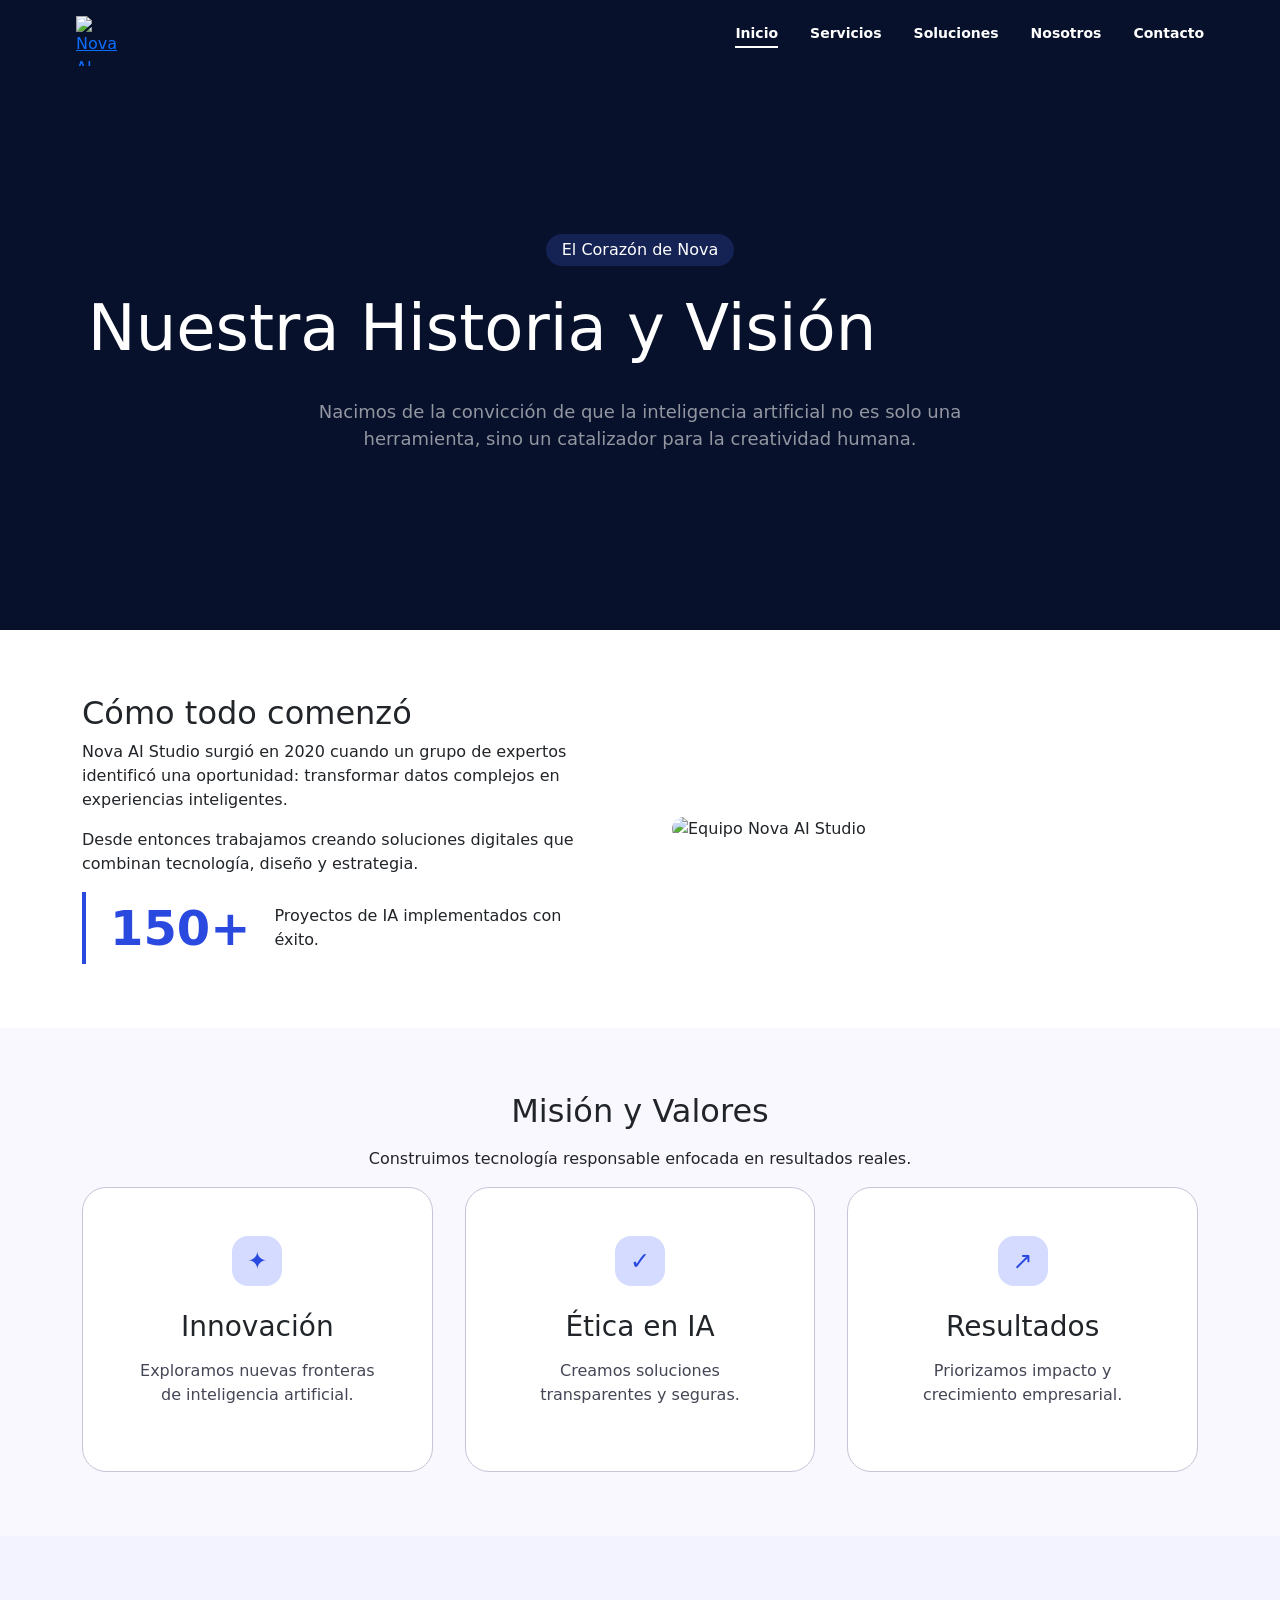
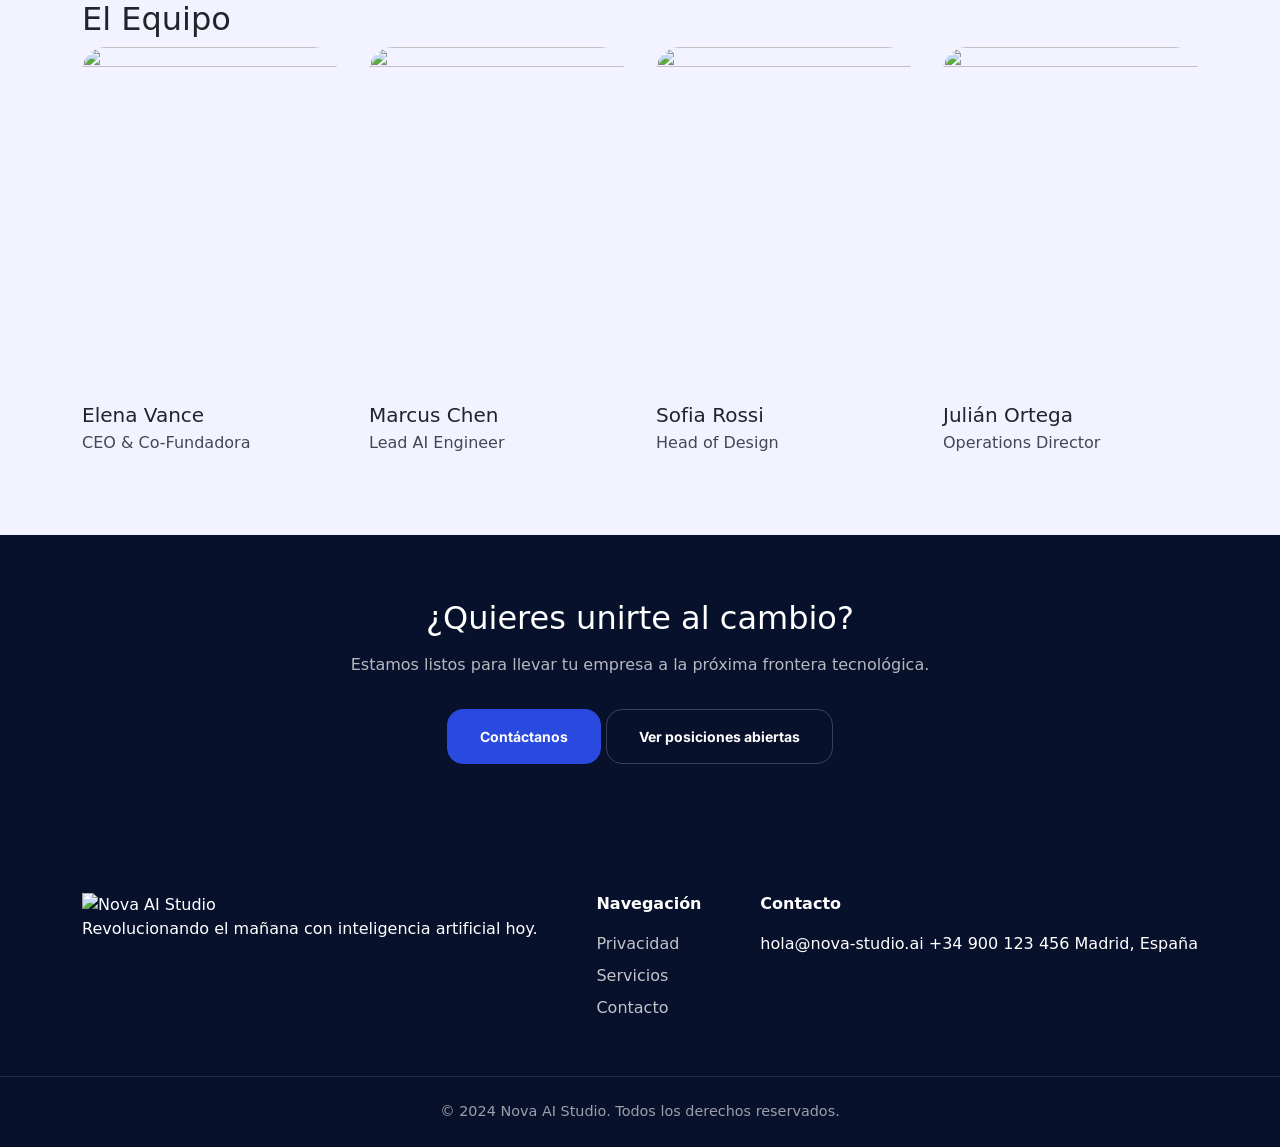
==== pages/about.html @ bd59ade6 "Estructura inicial del proyecto web" ====
<!doctype html>
<html lang="es">
  <head>
    <meta charset="UTF-8" />

    <meta name="viewport" content="width=device-width, initial-scale=1.0" />

    <title>Servicios | Nova AI Studio</title>

    <link
      href="https://cdn.jsdelivr.net/npm/bootstrap@5.3.3/dist/css/bootstrap.min.css"
      rel="stylesheet"
    />

    <link rel="stylesheet" href="../css/styles.css" />

    <link
      href="https://fonts.googleapis.com/css2?family=Inter:wght@400;500;600;700;800&display=swap"
      rel="stylesheet"
    />
  </head>

  <body>
    <header class="header">
      <div class="container header_conteiner">
        <a href="../index.html" class="logo">
          <img src="../assets/img/logonova_1.png" alt="Nova AI Studio" />
        </a>
        <nav class="nav">
          <ul class="nav__list">
            <li class="nav__item">
              <a href="#inicio" class="nav__link nav__link--active"> Inicio </a>
            </li
            <li class="nav__item">
              <a href="services.html" class="nav__link">Servicios</a>
            </li>

            <li class="nav__item">
              <a href="pages/solutions.html" class="nav__link">Soluciones</a>
            </li>

            <li class="nav__item">
              <a href="pages/about.html" class="nav__link">Nosotros</a>
            </li>

            <li class="nav__item">
              <a href="pages/contact.html" class="nav__link">Contacto</a>
            </li>
          </ul>
        </nav>
        <button class="menu-toggle">

<span></span>
<span></span>
<span></span>

</button>


</div>

</header>





<!-- HERO -->

<section class="about-hero">


<div class="container">


<span class="about-hero__tag">
El Corazón de Nova
</span>


<h1>
Nuestra Historia y Visión
</h1>


<p>
Nacimos de la convicción de que la inteligencia artificial no es solo una herramienta, sino un catalizador para la creatividad humana.
</p>


</div>


</section>






<!-- HISTORIA -->


<section class="about-history">


<div class="container">


<div class="history-grid">


<div>


<h2>
Cómo todo comenzó
</h2>


<p>
Nova AI Studio surgió en 2020 cuando un grupo de expertos identificó una oportunidad: transformar datos complejos en experiencias inteligentes.
</p>


<p>
Desde entonces trabajamos creando soluciones digitales que combinan tecnología, diseño y estrategia.
</p>



<div class="about-number">

<strong>
150+
</strong>

<span>
Proyectos de IA implementados con éxito.
</span>

</div>


</div>




<div class="history-image">


<img src="../assets/img/team.jpg" alt="Equipo Nova AI Studio">


</div>



</div>


</div>


</section>








<!-- VALORES -->


<section class="values">


<div class="container">


<h2>
Misión y Valores
</h2>


<p class="values-description">
Construimos tecnología responsable enfocada en resultados reales.
</p>



<div class="values-grid">


<div class="value-card">


<div class="value-icon">
✦
</div>


<h3>
Innovación
</h3>


<p>
Exploramos nuevas fronteras de inteligencia artificial.
</p>


</div>



<div class="value-card">


<div class="value-icon">
✓
</div>


<h3>
Ética en IA
</h3>


<p>
Creamos soluciones transparentes y seguras.
</p>


</div>



<div class="value-card">


<div class="value-icon">
↗
</div>


<h3>
Resultados
</h3>


<p>
Priorizamos impacto y crecimiento empresarial.
</p>


</div>



</div>


</div>


</section>







<!-- EQUIPO -->


<section class="team">


<div class="container">


<h2>
El Equipo
</h2>


<div class="team-grid">


<div class="team-card">


<img src="../assets/img/persona1.jpg">


<h3>
Elena Vance
</h3>


<p>
CEO & Co-Fundadora
</p>


</div>



<div class="team-card">

<img src="../assets/img/persona2.jpg">

<h3>
Marcus Chen
</h3>

<p>
Lead AI Engineer
</p>

</div>



<div class="team-card">

<img src="../assets/img/persona3.jpg">

<h3>
Sofia Rossi
</h3>

<p>
Head of Design
</p>

</div>



<div class="team-card">

<img src="../assets/img/persona4.jpg">

<h3>
Julián Ortega
</h3>

<p>
Operations Director
</p>


</div>


</div>


</div>


</section>







<!-- CTA -->


<section class="about-cta">


<div class="container">


<h2>
¿Quieres unirte al cambio?
</h2>


<p>
Estamos listos para llevar tu empresa a la próxima frontera tecnológica.
</p>


<div>


<a href="contact.html" class="nova-btn nova-btn--primary">
Contáctanos
</a>


<a href="#" class="nova-btn nova-btn--secondary">
Ver posiciones abiertas
</a>


</div>


</div>


</section>

<!-- Footer -->
    <footer class="footer">
      <div class="container footer__container">
        <div class="footer__brand">
          <img
            src="assets/img/logonova.png"
            alt="Nova AI Studio"
            class="footer__logo"
          />
          <p class="footer__tagline">
            Revolucionando el mañana con inteligencia artificial hoy.
          </p>
        </div>

        <div class="footer__nav">
          <span class="footer__heading">Navegación</span>
          <a href="#">Privacidad</a>
          <a href="pages/services.html">Servicios</a>
          <a href="pages/contact.html">Contacto</a>
        </div>

        <div class="footer__contact">
          <span class="footer__heading">Contacto</span>
          <span>hola@nova-studio.ai</span>
          <span>+34 900 123 456</span>
          <span>Madrid, España</span>
        </div>
      </div>

      <div class="footer__bottom">
        © 2024 Nova AI Studio. Todos los derechos reservados.
      </div>
    </footer>

    <script src="https://cdn.jsdelivr.net/npm/bootstrap@5.3.3/dist/js/bootstrap.bundle.min.js"></script>
    <script>
      const menuToggle = document.querySelector(".menu-toggle");
      const header = document.querySelector(".header");
      const navLinks = document.querySelectorAll(".nav__link");

      if (menuToggle && header) {
        menuToggle.addEventListener("click", () => {
          const isOpen = header.classList.toggle("menu-open");
          menuToggle.setAttribute("aria-expanded", isOpen ? "true" : "false");
        });

        navLinks.forEach((link) => {
          link.addEventListener("click", () => {
            if (header.classList.contains("menu-open")) {
              header.classList.remove("menu-open");
              menuToggle.setAttribute("aria-expanded", "false");
            }
          });
        });
      }
    </script>

</body>

</html>
---- css/styles.css ----
* {
  padding: 0;
  margin: 0;
}

.nova-btn {
  display: inline-flex;
  align-items: center;
  justify-content: center;
  padding: 16px 32px;
  border-radius: 16px;
  font-family: "Inter", sans-serif;
  font-size: 14px;
  font-weight: 700;
  text-decoration: none;
  cursor: pointer;
  transition: all 0.3s ease;
}
.nova-btn--nav {
  display: flex;
  flex-direction: row;
  justify-content: flex-end;
  background-color: #2A49DF;
  color: #FFFFFF;
  border: 1px solid #2A49DF;
}
.nova-btn--nav:hover {
  transform: translateY(-2px);
  opacity: 0.9;
}
.nova-btn--primary {
  background-color: #2A49DF;
  color: #FFFFFF;
  border: 1px solid #2A49DF;
}
.nova-btn--primary:hover {
  transform: translateY(-2px);
  opacity: 0.9;
}
.nova-btn--secondary {
  background-color: transparent;
  color: #FFFFFF;
  border: 1px solid rgba(255, 255, 255, 0.2);
}
.nova-btn--secondary:hover {
  background-color: rgba(255, 255, 255, 0.1);
}
.nova-btn--light {
  background-color: #FFFFFF;
  color: #2A49DF;
  border: 1px solid #FFFFFF;
  border-radius: 999px;
}
.nova-btn--light:hover {
  transform: scale(1.05);
}

.footer {
  background-color: #08112B;
  color: #FFFFFF;
  padding: 64px 0 24px;
}
.footer__container {
  display: flex;
  justify-content: space-between;
  align-items: flex-start;
  gap: 48px;
  flex-wrap: wrap;
}

.footer__heading {
  display: block;
  margin-bottom: 16px;
  font-weight: 700;
  color: #FFFFFF;
}

.footer a {
  display: block;
  color: rgba(255, 255, 255, 0.75);
  text-decoration: none;
  margin-bottom: 8px;
  transition: color 0.3s;
}
.footer a:hover {
  color: #4965F9;
}

.footer__bottom {
  text-align: center;
  margin-top: 48px;
  padding-top: 24px;
  border-top: 1px solid rgba(255, 255, 255, 0.1);
  color: rgba(255, 255, 255, 0.6);
  font-size: 0.9rem;
}

.header {
  position: fixed;
  top: 0;
  left: 0;
  width: 100%;
  z-index: 100;
  padding: 16px 0;
  background: #08112B;
  height: 80px;
}
.header .header_conteiner {
  width: 90%;
  max-width: 1280px;
  margin: 0 auto;
  display: flex;
  align-items: center;
  justify-content: space-between;
}
.header .logo {
  display: flex;
  align-items: center;
}
.header .logo img {
  width: 50px;
  height: 50px;
}
.header .nav__list {
  display: flex;
  align-items: center;
  gap: 32px;
  list-style: none;
}
.header .nav__link {
  text-decoration: none;
  color: #FFFFFF;
  font-size: 14px;
  font-weight: 600;
  transition: 0.3s ease;
}
.header .nav__link:hover {
  color: #4965F9;
}
.header .nav__link--active {
  border-bottom: 2px solid #FFFFFF;
  padding-bottom: 5px;
}

.menu-toggle {
  display: none;
}

@media (max-width: 991px) {
  .header_conteiner {
    display: flex;
    justify-content: space-between;
    align-items: center;
  }
  .nav {
    display: none;
  }
  .menu-toggle {
    display: flex;
    flex-direction: column;
    justify-content: space-between;
    align-items: center;
    width: 32px;
    height: 24px;
    margin-left: auto;
    background: transparent;
    border: none;
    cursor: pointer;
    padding: 0;
  }
  .menu-toggle span {
    display: block;
    width: 100%;
    height: 3px;
    background-color: #FFFFFF;
    border-radius: 2px;
  }
  .mobile-menu {
    position: absolute;
    top: 80px;
    left: 0;
    width: 100%;
    background-color: #08112B;
    padding: 32px;
    flex-direction: column;
    gap: 24px;
  }
  .mobile-menu a {
    color: #FFFFFF;
    text-decoration: none;
    font-weight: 600;
  }
  .mobile-menu.active {
    display: flex;
  }
}
.mobile-menu {
  display: none;
}

.hero {
  min-height: 100vh;
  padding-top: 120px;
  background: radial-gradient(circle at top right, #08112B 0%, #08112B 100%);
  color: #FFFFFF;
  overflow: hidden;
}
.hero__container {
  width: 90%;
  max-width: 1280px;
  margin: 0 auto;
  display: grid;
  grid-template-columns: 1fr 1fr;
  align-items: center;
  gap: 48px;
}
.hero__content {
  display: flex;
  flex-direction: column;
  gap: 24px;
}
.hero__tag {
  display: inline-flex;
  align-self: flex-start;
  padding: 4px 16px;
  border-radius: 999px;
  background-color: rgba(42, 73, 223, 0.2);
  border: 1px solid rgba(73, 101, 249, 0.3);
  color: #4965F9;
  font-size: 12px;
  font-weight: 600;
  letter-spacing: 1px;
}
.hero__title {
  font-family: "Inter", sans-serif;
  font-size: 64px;
  line-height: 1.1;
  font-weight: 700;
  letter-spacing: -1px;
}
.hero__title span {
  color: #4965F9;
}
.hero__description {
  max-width: 520px;
  color: rgba(255, 255, 255, 0.7);
  font-size: 18px;
  line-height: 1.6;
}
.hero__buttons {
  display: flex;
  gap: 16px;
  margin-top: 8px;
}
.hero__image {
  display: flex;
  justify-content: center;
}
.hero__image img {
  width: 100%;
  max-width: 600px;
}

.services-hero {
  min-height: 70vh;
  padding: 120px 0;
  display: flex;
  align-items: center;
  background: radial-gradient(circle at top right, #08112B, #08112B);
  color: #FFFFFF;
}
.services-hero__tag {
  display: inline-block;
  padding: 6px 16px;
  border-radius: 999px;
  background: rgba(73, 101, 249, 0.2);
  color: #BAC3FF;
  font-size: 12px;
  font-weight: 600;
  margin-bottom: 24px;
}
.services-hero__title {
  font-size: 64px;
  font-weight: 700;
  margin-bottom: 24px;
}
.services-hero__description {
  max-width: 650px;
  color: rgba(255, 255, 255, 0.7);
  font-size: 18px;
  line-height: 1.6;
  margin-bottom: 48px;
}
.services-hero__buttons {
  display: flex;
  gap: 16px;
}

.services {
  padding: 64px 0;
  background: #FFFFFF;
}
.services__heading {
  display: flex;
  justify-content: space-between;
  align-items: flex-end;
  margin-bottom: 64px;
}
.services__heading h2 {
  font-size: 32px;
  margin-bottom: 16px;
}
.services__heading p {
  color: #444655;
}
.services__number {
  display: flex;
  align-items: flex-end;
  gap: 8px;
}
.services__number span {
  font-size: 48px;
  font-weight: 700;
  color: #2A49DF;
}
.services__number p {
  text-transform: uppercase;
  font-size: 14px;
}

.services-grid {
  display: grid;
  grid-template-columns: repeat(3, 1fr);
  gap: 24px;
}
@media (max-width: 991px) {
  .services-grid {
    grid-template-columns: repeat(2, 1fr);
  }
}
@media (max-width: 767px) {
  .services-grid {
    grid-template-columns: 1fr;
  }
}

.service-card {
  background: #FAF8FF;
  border: 1px solid #C5C5D8;
  border-radius: 16px;
  padding: 48px;
  transition: 0.3s;
}
.service-card:hover {
  transform: translateY(-8px);
  box-shadow: 0 20px 40px rgba(0, 0, 0, 0.1);
}
.service-card__icon {
  width: 64px;
  height: 64px;
  display: flex;
  align-items: center;
  justify-content: center;
  background: #D4DBFF;
  border-radius: 16px;
  font-size: 30px;
  margin-bottom: 32px;
}
.service-card h3 {
  font-size: 24px;
  margin-bottom: 16px;
}
.service-card p {
  color: #444655;
  line-height: 1.5;
  margin-bottom: 32px;
}
.service-card a {
  color: #2A49DF;
  font-weight: 600;
}

.services-cta {
  padding: 80px 0;
}
.services-cta__box {
  background: #2A49DF;
  border-radius: 32px;
  padding: 64px;
  text-align: center;
  color: #FFFFFF;
}
.services-cta__box h2 {
  font-size: 40px;
  margin-bottom: 24px;
}
.services-cta__box p {
  margin-bottom: 48px;
  opacity: 0.8;
}

.section-title {
  font-size: 2rem;
  font-weight: 600;
  color: #131B2E;
  margin-bottom: 8px;
}

.section-subtitle {
  color: #444655;
  max-width: 640px;
  margin: 0 auto;
}

.services-preview {
  padding: 64px 0;
  background-color: #FFFFFF;
}
.services-preview__header {
  text-align: center;
  margin-bottom: 48px;
}
.services-preview__cta {
  display: flex;
  justify-content: center;
  margin-top: 48px;
}

.service-card {
  background-color: #FFFFFF;
  border: 1px solid #C5C5D8;
  border-radius: 24px;
  padding: 32px;
  height: 100%;
  transition: border-color 0.2s ease, box-shadow 0.2s ease;
}
.service-card:hover {
  border-color: rgba(42, 73, 223, 0.5);
  box-shadow: 0 10px 30px -10px rgba(15, 23, 42, 0.08);
}
.service-card__icon {
  width: 48px;
  height: 48px;
  border-radius: 16px;
  background-color: rgba(42, 73, 223, 0.1);
  color: #2A49DF;
  display: flex;
  align-items: center;
  justify-content: center;
  margin-bottom: 24px;
}
.service-card__title {
  font-size: 1.25rem;
  font-weight: 600;
  margin-bottom: 8px;
  color: #131B2E;
}
.service-card__text {
  font-size: 0.9rem;
  color: #444655;
  margin-bottom: 0;
}

.link-arrow {
  display: inline-flex;
  align-items: center;
  gap: 8px;
  color: #2A49DF;
  font-weight: 700;
  text-decoration: none;
  transition: gap 0.2s ease;
}
.link-arrow:hover {
  gap: 16px;
}

.why-us {
  padding: 64px 0;
  background-color: #FAF8FF;
}
.why-us__eyebrow {
  display: block;
  text-transform: uppercase;
  letter-spacing: 0.1em;
  font-size: 0.75rem;
  font-weight: 600;
  color: #2A49DF;
  margin-bottom: 16px;
}
.why-us__title {
  font-size: 2.5rem;
  font-weight: 700;
  line-height: 1.2;
  margin-bottom: 32px;
  color: #131B2E;
}
.why-us__image {
  border-radius: 24px;
  overflow: hidden;
  aspect-ratio: 16/9;
}
.why-us__image img {
  width: 100%;
  height: 100%;
  object-fit: cover;
}

.benefit-card {
  background-color: #FFFFFF;
  border: 1px solid rgba(197, 197, 216, 0.3);
  border-radius: 16px;
  padding: 24px;
  box-shadow: 0 10px 30px -10px rgba(15, 23, 42, 0.08);
  height: 100%;
}
.benefit-card__icon {
  width: 40px;
  height: 40px;
  border-radius: 8px;
  background-color: #D4DBFF;
  color: #58607E;
  display: flex;
  align-items: center;
  justify-content: center;
  margin-bottom: 16px;
}
.benefit-card__title {
  font-size: 1.1rem;
  font-weight: 600;
  margin-bottom: 4px;
  color: #131B2E;
}
.benefit-card__text {
  font-size: 0.9rem;
  color: #444655;
  margin-bottom: 0;
}

.how-we-work {
  padding: 64px 0;
  background-color: #FFFFFF;
  border-top: 1px solid rgba(197, 197, 216, 0.2);
  border-bottom: 1px solid rgba(197, 197, 216, 0.2);
}

.step-card {
  text-align: center;
}
.step-card__number {
  width: 80px;
  height: 80px;
  border-radius: 50%;
  background-color: #FAF8FF;
  border: 4px solid #FFFFFF;
  box-shadow: 0 10px 30px -10px rgba(15, 23, 42, 0.12);
  display: flex;
  align-items: center;
  justify-content: center;
  margin: 0 auto 24px;
  font-size: 1.5rem;
  font-weight: 700;
  color: #2A49DF;
}
.step-card__title {
  font-size: 1.25rem;
  font-weight: 600;
  margin-bottom: 8px;
  color: #131B2E;
}
.step-card__text {
  color: #444655;
  font-size: 0.95rem;
}

.cta-final {
  padding: 64px 0;
  background-color: #FFFFFF;
}
.cta-final__box {
  background-color: #4965F9;
  border-radius: 24px;
  padding: 64px 32px;
  text-align: center;
  position: relative;
  overflow: hidden;
}
.cta-final__title {
  font-size: 2.25rem;
  font-weight: 700;
  color: #FFFFFF;
  margin-bottom: 16px;
}
.cta-final__text {
  color: rgba(255, 255, 255, 0.85);
  max-width: 560px;
  margin: 0 auto 48px;
}

.about-hero {
  padding-top: 140px;
  padding-bottom: 64px;
  background: #08112B;
  color: #FFFFFF;
  text-align: center;
}
.about-hero h1 {
  font-size: 64px;
  margin-bottom: 24px;
}
@media (max-width: 767px) {
  .about-hero h1 {
    font-size: 40px;
  }
}
.about-hero p {
  max-width: 700px;
  margin: auto;
  font-size: 18px;
  color: rgba(255, 255, 255, 0.7);
}
.about-hero__tag {
  display: inline-block;
  padding: 4px 16px;
  border-radius: 999px;
  background: rgba(73, 101, 249, 0.2);
  margin-bottom: 24px;
}

.about-history {
  padding: 64px 0;
  background: #FFFFFF;
}

.history-grid {
  display: grid;
  grid-template-columns: 1fr 1fr;
  gap: 64px;
  align-items: center;
}
@media (max-width: 991px) {
  .history-grid {
    grid-template-columns: 1fr;
  }
}

.history-image img {
  width: 100%;
  height: 500px;
  object-fit: cover;
  border-radius: 24px;
}

.about-number {
  display: flex;
  align-items: center;
  gap: 24px;
  border-left: 4px solid #2A49DF;
  padding-left: 24px;
}
.about-number strong {
  font-size: 48px;
  color: #2A49DF;
}

.values {
  padding: 64px 0;
  background: #FAF8FF;
  text-align: center;
}
.values h2 {
  margin-bottom: 16px;
}

.values-grid {
  display: grid;
  grid-template-columns: repeat(3, 1fr);
  gap: 32px;
}
@media (max-width: 991px) {
  .values-grid {
    grid-template-columns: 1fr;
  }
}

.value-card {
  background: #FFFFFF;
  padding: 48px;
  border: 1px solid #C5C5D8;
  border-radius: 24px;
}

.value-icon {
  width: 50px;
  height: 50px;
  display: flex;
  align-items: center;
  justify-content: center;
  background: #D4DBFF;
  border-radius: 16px;
  margin: auto auto 24px;
  color: #2A49DF;
  font-size: 24px;
}

.team {
  padding: 64px 0;
  background: #FAF8FF;
}

.team-grid {
  display: grid;
  grid-template-columns: repeat(4, 1fr);
  gap: 32px;
}
@media (max-width: 991px) {
  .team-grid {
    grid-template-columns: repeat(2, 1fr);
  }
}
@media (max-width: 600px) {
  .team-grid {
    grid-template-columns: 1fr;
  }
}

.team-card img {
  width: 100%;
  aspect-ratio: 3/4;
  object-fit: cover;
  border-radius: 24px;
  margin-bottom: 16px;
}

.team-card h3 {
  margin-bottom: 4px;
}

.about-cta {
  padding: 64px;
  background: #08112B;
  color: #FFFFFF;
  text-align: center;
}
.about-cta h2 {
  font-size: 32px;
  margin-bottom: 16px;
}
.about-cta p {
  margin-bottom: 32px;
  color: rgba(255, 255, 255, 0.7);
}

.about-hero {
  min-height: 70vh;
  padding-top: 120px;
  display: flex;
  align-items: center;
  background: #08112B;
  color: #FFFFFF;
}
.about-hero h1 {
  font-size: 64px;
  max-width: 800px;
  margin-bottom: 32px;
}
.about-hero p {
  max-width: 650px;
  font-size: 18px;
  opacity: 0.8;
}

.section-tag {
  display: inline-block;
  padding: 4px 16px;
  border-radius: 999px;
  background: rgba(42, 73, 223, 0.2);
  border: 1px solid rgba(255, 255, 255, 0.2);
  margin-bottom: 24px;
  font-size: 12px;
  text-transform: uppercase;
}

.about-history {
  padding: 64px 0;
}

.about-history__grid {
  display: grid;
  grid-template-columns: 1fr 1fr;
  gap: 64px;
  align-items: center;
}

.about-history__content h2 {
  font-size: 32px;
  margin-bottom: 24px;
}
.about-history__content p {
  color: #444655;
  line-height: 1.7;
  margin-bottom: 16px;
}

.about-history__number {
  display: flex;
  align-items: center;
  gap: 16px;
  border-left: 4px solid #2A49DF;
  padding-left: 24px;
}
.about-history__number strong {
  font-size: 64px;
  color: #2A49DF;
}
.about-history__number span {
  color: #444655;
}

.about-history__image img {
  width: 100%;
  height: 500px;
  object-fit: cover;
  border-radius: 24px;
}

.about-values {
  background: #FAF8FF;
  padding: 64px 0;
}

.section-heading {
  text-align: center;
  margin-bottom: 64px;
}
.section-heading h2 {
  font-size: 32px;
}
.section-heading p {
  color: #444655;
}

.values-grid {
  display: grid;
  grid-template-columns: repeat(3, 1fr);
  gap: 32px;
}

.value-card {
  background: #FFFFFF;
  padding: 48px;
  border-radius: 24px;
  border: 1px solid #C5C5D8;
}
.value-card h3 {
  margin-bottom: 16px;
}
.value-card p {
  color: #444655;
}

.value-card__icon {
  width: 48px;
  height: 48px;
  display: flex;
  align-items: center;
  justify-content: center;
  background: #D4DBFF;
  color: #2A49DF;
  border-radius: 16px;
  margin-bottom: 24px;
}

.team {
  padding: 64px 0;
  background: #F2F3FF;
}

.team-grid {
  display: grid;
  grid-template-columns: repeat(4, 1fr);
  gap: 32px;
}

.team-card img {
  width: 100%;
  aspect-ratio: 3/4;
  object-fit: cover;
  border-radius: 24px;
  margin-bottom: 16px;
}
.team-card h3 {
  font-size: 20px;
}
.team-card p {
  color: #444655;
}

.about-cta {
  padding: 64px 0;
}

.cta-box {
  background: #08112B;
  padding: 64px;
  border-radius: 24px;
  text-align: center;
  color: #FFFFFF;
}
.cta-box h2 {
  font-size: 32px;
  margin-bottom: 16px;
}
.cta-box p {
  margin-bottom: 32px;
  opacity: 0.8;
}

.cta-buttons {
  display: flex;
  justify-content: center;
  gap: 16px;
}

@media (max-width: 991px) {
  .about-hero h1 {
    font-size: 40px;
  }
  .about-history__grid {
    grid-template-columns: 1fr;
  }
  .values-grid {
    grid-template-columns: 1fr;
  }
  .team-grid {
    grid-template-columns: repeat(2, 1fr);
  }
}
@media (max-width: 600px) {
  .team-grid {
    grid-template-columns: 1fr;
  }
  .about-history__number strong {
    font-size: 42px;
  }
  .cta-buttons {
    flex-direction: column;
  }
}
.solutions-hero {
  min-height: 70vh;
  display: flex;
  align-items: center;
  justify-content: center;
  text-align: center;
  padding-top: 120px;
  background-color: #08112B;
  background-image: radial-gradient(circle at 2px 2px, rgba(255, 255, 255, 0.05) 1px, transparent 0);
  color: #FFFFFF;
}
.solutions-hero h1 {
  font-size: 64px;
  margin-bottom: 24px;
}
@media (max-width: 767px) {
  .solutions-hero h1 {
    font-size: 40px;
  }
}
.solutions-hero p {
  max-width: 700px;
  margin: auto;
  color: rgba(255, 255, 255, 0.7);
  font-size: 18px;
}
.solutions-hero__tag {
  display: inline-block;
  padding: 4px 16px;
  border-radius: 999px;
  background: rgba(73, 101, 249, 0.2);
  margin-bottom: 24px;
}

.solutions {
  padding: 64px 0;
  background: #FAF8FF;
}

.solutions-grid {
  display: grid;
  grid-template-columns: repeat(3, 1fr);
  gap: 24px;
}
@media (max-width: 991px) {
  .solutions-grid {
    grid-template-columns: repeat(2, 1fr);
  }
}
@media (max-width: 767px) {
  .solutions-grid {
    grid-template-columns: 1fr;
  }
}

.solution-card {
  background: #FFFFFF;
  padding: 24px;
  border: 1px solid #C5C5D8;
  border-radius: 24px;
  transition: 0.3s;
}
.solution-card:hover {
  transform: translateY(-5px);
  box-shadow: 0 15px 30px rgba(0, 0, 0, 0.08);
}
.solution-card__icon {
  width: 64px;
  height: 64px;
  display: flex;
  align-items: center;
  justify-content: center;
  background: #D4DBFF;
  border-radius: 16px;
  margin-bottom: 24px;
  font-size: 30px;
}
.solution-card h3 {
  margin-bottom: 16px;
}
.solution-card ul {
  padding: 0;
  list-style: none;
  color: #444655;
}

/*# sourceMappingURL=styles.css.map */
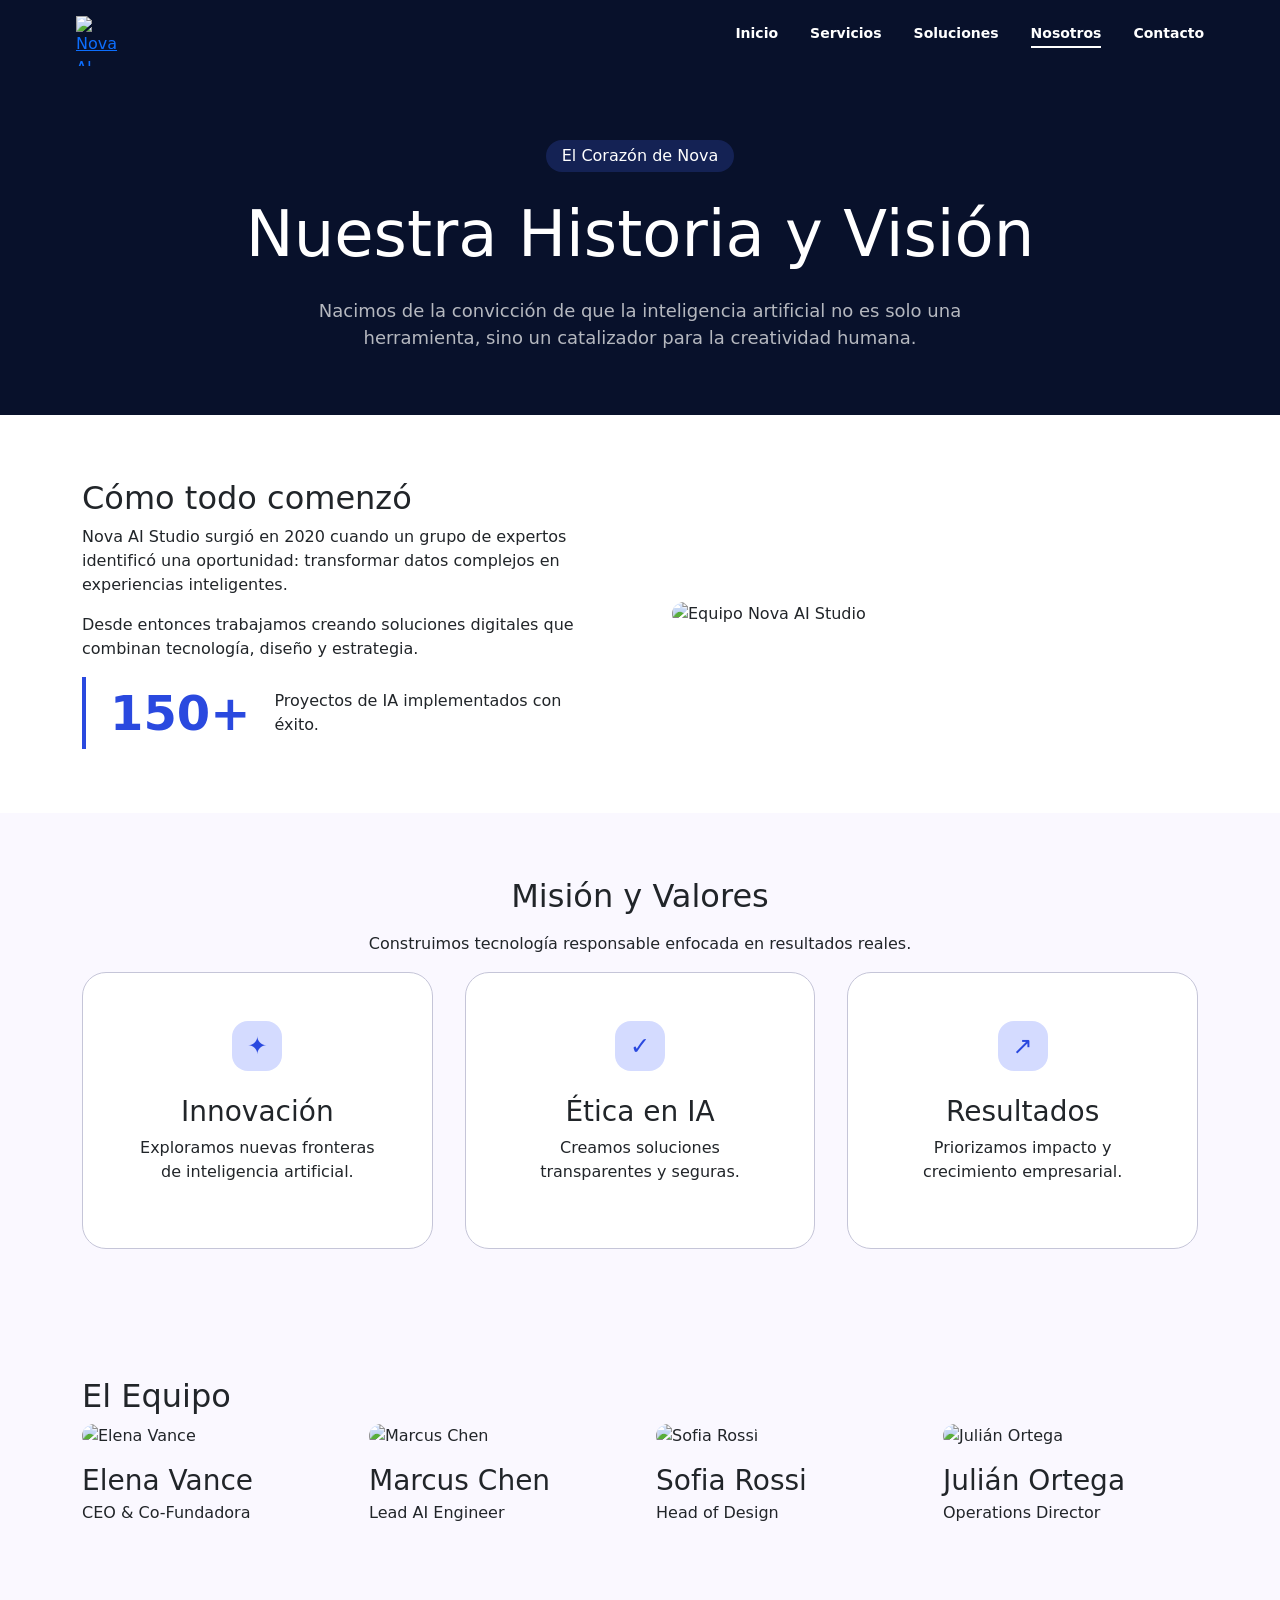
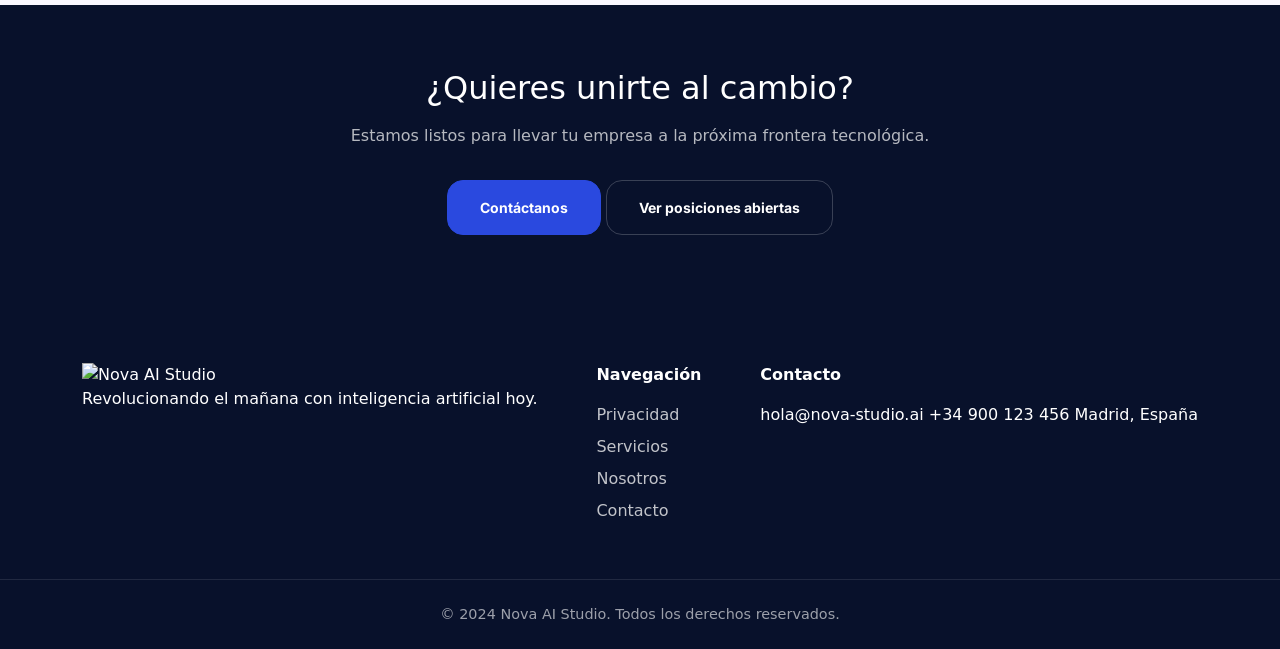
==== commit 02c2c4ae: "Agrega pagina de contacto y estilos responsive" ====
--- a/pages/about.html
+++ b/pages/about.html
@@ -5,7 +5,7 @@
 
     <meta name="viewport" content="width=device-width, initial-scale=1.0" />
 
-    <title>Servicios | Nova AI Studio</title>
+    <title>Nosotros | Nova AI Studio</title>
 
     <link
       href="https://cdn.jsdelivr.net/npm/bootstrap@5.3.3/dist/css/bootstrap.min.css"
@@ -29,397 +29,193 @@
         <nav class="nav">
           <ul class="nav__list">
             <li class="nav__item">
-              <a href="#inicio" class="nav__link nav__link--active"> Inicio </a>
-            </li
+              <a href="../index.html" class="nav__link">Inicio</a>
+            </li>
+
             <li class="nav__item">
               <a href="services.html" class="nav__link">Servicios</a>
             </li>
 
             <li class="nav__item">
-              <a href="pages/solutions.html" class="nav__link">Soluciones</a>
-            </li>
-
-            <li class="nav__item">
-              <a href="pages/about.html" class="nav__link">Nosotros</a>
-            </li>
-
-            <li class="nav__item">
-              <a href="pages/contact.html" class="nav__link">Contacto</a>
+              <a href="solutions.html" class="nav__link">Soluciones</a>
+            </li>
+
+            <li class="nav__item">
+              <a href="about.html" class="nav__link nav__link--active"
+                >Nosotros</a
+              >
+            </li>
+
+            <li class="nav__item">
+              <a href="contact.html" class="nav__link">Contacto</a>
             </li>
           </ul>
         </nav>
         <button class="menu-toggle">
-
-<span></span>
-<span></span>
-<span></span>
-
-</button>
-
-
-</div>
-
-</header>
-
-
-
-
-
-<!-- HERO -->
-
-<section class="about-hero">
-
-
-<div class="container">
-
-
-<span class="about-hero__tag">
-El Corazón de Nova
-</span>
-
-
-<h1>
-Nuestra Historia y Visión
-</h1>
-
-
-<p>
-Nacimos de la convicción de que la inteligencia artificial no es solo una herramienta, sino un catalizador para la creatividad humana.
-</p>
-
-
-</div>
-
-
-</section>
-
-
-
-
-
-
-<!-- HISTORIA -->
-
-
-<section class="about-history">
-
-
-<div class="container">
-
-
-<div class="history-grid">
-
-
-<div>
-
-
-<h2>
-Cómo todo comenzó
-</h2>
-
-
-<p>
-Nova AI Studio surgió en 2020 cuando un grupo de expertos identificó una oportunidad: transformar datos complejos en experiencias inteligentes.
-</p>
-
-
-<p>
-Desde entonces trabajamos creando soluciones digitales que combinan tecnología, diseño y estrategia.
-</p>
-
-
-
-<div class="about-number">
-
-<strong>
-150+
-</strong>
-
-<span>
-Proyectos de IA implementados con éxito.
-</span>
-
-</div>
-
-
-</div>
-
-
-
-
-<div class="history-image">
-
-
-<img src="../assets/img/team.jpg" alt="Equipo Nova AI Studio">
-
-
-</div>
-
-
-
-</div>
-
-
-</div>
-
-
-</section>
-
-
-
-
-
-
-
-
-<!-- VALORES -->
-
-
-<section class="values">
-
-
-<div class="container">
-
-
-<h2>
-Misión y Valores
-</h2>
-
-
-<p class="values-description">
-Construimos tecnología responsable enfocada en resultados reales.
-</p>
-
-
-
-<div class="values-grid">
-
-
-<div class="value-card">
-
-
-<div class="value-icon">
-✦
-</div>
-
-
-<h3>
-Innovación
-</h3>
-
-
-<p>
-Exploramos nuevas fronteras de inteligencia artificial.
-</p>
-
-
-</div>
-
-
-
-<div class="value-card">
-
-
-<div class="value-icon">
-✓
-</div>
-
-
-<h3>
-Ética en IA
-</h3>
-
-
-<p>
-Creamos soluciones transparentes y seguras.
-</p>
-
-
-</div>
-
-
-
-<div class="value-card">
-
-
-<div class="value-icon">
-↗
-</div>
-
-
-<h3>
-Resultados
-</h3>
-
-
-<p>
-Priorizamos impacto y crecimiento empresarial.
-</p>
-
-
-</div>
-
-
-
-</div>
-
-
-</div>
-
-
-</section>
-
-
-
-
-
-
-
-<!-- EQUIPO -->
-
-
-<section class="team">
-
-
-<div class="container">
-
-
-<h2>
-El Equipo
-</h2>
-
-
-<div class="team-grid">
-
-
-<div class="team-card">
-
-
-<img src="../assets/img/persona1.jpg">
-
-
-<h3>
-Elena Vance
-</h3>
-
-
-<p>
-CEO & Co-Fundadora
-</p>
-
-
-</div>
-
-
-
-<div class="team-card">
-
-<img src="../assets/img/persona2.jpg">
-
-<h3>
-Marcus Chen
-</h3>
-
-<p>
-Lead AI Engineer
-</p>
-
-</div>
-
-
-
-<div class="team-card">
-
-<img src="../assets/img/persona3.jpg">
-
-<h3>
-Sofia Rossi
-</h3>
-
-<p>
-Head of Design
-</p>
-
-</div>
-
-
-
-<div class="team-card">
-
-<img src="../assets/img/persona4.jpg">
-
-<h3>
-Julián Ortega
-</h3>
-
-<p>
-Operations Director
-</p>
-
-
-</div>
-
-
-</div>
-
-
-</div>
-
-
-</section>
-
-
-
-
-
-
-
-<!-- CTA -->
-
-
-<section class="about-cta">
-
-
-<div class="container">
-
-
-<h2>
-¿Quieres unirte al cambio?
-</h2>
-
-
-<p>
-Estamos listos para llevar tu empresa a la próxima frontera tecnológica.
-</p>
-
-
-<div>
-
-
-<a href="contact.html" class="nova-btn nova-btn--primary">
-Contáctanos
-</a>
-
-
-<a href="#" class="nova-btn nova-btn--secondary">
-Ver posiciones abiertas
-</a>
-
-
-</div>
-
-
-</div>
-
-
-</section>
-
-<!-- Footer -->
+          <span></span>
+          <span></span>
+          <span></span>
+        </button>
+      </div>
+    </header>
+
+    <!-- HERO -->
+
+    <section class="about-hero">
+      <div class="container">
+        <span class="about-hero__tag"> El Corazón de Nova </span>
+
+        <h1>Nuestra Historia y Visión</h1>
+
+        <p>
+          Nacimos de la convicción de que la inteligencia artificial no es solo
+          una herramienta, sino un catalizador para la creatividad humana.
+        </p>
+      </div>
+    </section>
+
+    <!-- HISTORIA -->
+
+    <section class="about-history">
+      <div class="container">
+        <div class="history-grid">
+          <div>
+            <h2>Cómo todo comenzó</h2>
+
+            <p>
+              Nova AI Studio surgió en 2020 cuando un grupo de expertos
+              identificó una oportunidad: transformar datos complejos en
+              experiencias inteligentes.
+            </p>
+
+            <p>
+              Desde entonces trabajamos creando soluciones digitales que
+              combinan tecnología, diseño y estrategia.
+            </p>
+
+            <div class="about-number">
+              <strong> 150+ </strong>
+
+              <span> Proyectos de IA implementados con éxito. </span>
+            </div>
+          </div>
+
+          <div class="history-image">
+            <img src="../assets/img/equipo.jpg" alt="Equipo Nova AI Studio" />
+          </div>
+        </div>
+      </div>
+    </section>
+
+    <!-- VALORES -->
+
+    <section class="values">
+      <div class="container">
+        <h2>Misión y Valores</h2>
+
+        <p class="values-description">
+          Construimos tecnología responsable enfocada en resultados reales.
+        </p>
+
+        <div class="values-grid">
+          <div class="value-card">
+            <div class="value-icon">✦</div>
+
+            <h3>Innovación</h3>
+
+            <p>Exploramos nuevas fronteras de inteligencia artificial.</p>
+          </div>
+
+          <div class="value-card">
+            <div class="value-icon">✓</div>
+
+            <h3>Ética en IA</h3>
+
+            <p>Creamos soluciones transparentes y seguras.</p>
+          </div>
+
+          <div class="value-card">
+            <div class="value-icon">↗</div>
+
+            <h3>Resultados</h3>
+
+            <p>Priorizamos impacto y crecimiento empresarial.</p>
+          </div>
+        </div>
+      </div>
+    </section>
+
+    <!-- EQUIPO -->
+
+    <section class="team">
+      <div class="container">
+        <h2>El Equipo</h2>
+
+        <div class="team-grid">
+          <div class="team-card">
+            <img src="../assets/img/persona1.jpg" alt="Elena Vance" />
+
+            <h3>Elena Vance</h3>
+
+            <p>CEO & Co-Fundadora</p>
+          </div>
+
+          <div class="team-card">
+            <img src="../assets/img/persona 2.png" alt="Marcus Chen" />
+
+            <h3>Marcus Chen</h3>
+
+            <p>Lead AI Engineer</p>
+          </div>
+
+          <div class="team-card">
+            <img src="../assets/img/persona 3.jpg" alt="Sofia Rossi" />
+
+            <h3>Sofia Rossi</h3>
+
+            <p>Head of Design</p>
+          </div>
+
+          <div class="team-card">
+            <img src="../assets/img/equipo.jpg" alt="Julián Ortega" />
+
+            <h3>Julián Ortega</h3>
+
+            <p>Operations Director</p>
+          </div>
+        </div>
+      </div>
+    </section>
+
+    <!-- CTA -->
+
+    <section class="about-cta">
+      <div class="container">
+        <h2>¿Quieres unirte al cambio?</h2>
+
+        <p>
+          Estamos listos para llevar tu empresa a la próxima frontera
+          tecnológica.
+        </p>
+
+        <div>
+          <a href="contact.html" class="nova-btn nova-btn--primary">
+            Contáctanos
+          </a>
+
+          <a href="#" class="nova-btn nova-btn--secondary">
+            Ver posiciones abiertas
+          </a>
+        </div>
+      </div>
+    </section>
+
+    <!-- Footer -->
     <footer class="footer">
       <div class="container footer__container">
         <div class="footer__brand">
           <img
-            src="assets/img/logonova.png"
+            src="../assets/img/logonova.png"
             alt="Nova AI Studio"
             class="footer__logo"
           />
@@ -431,8 +227,9 @@
         <div class="footer__nav">
           <span class="footer__heading">Navegación</span>
           <a href="#">Privacidad</a>
-          <a href="pages/services.html">Servicios</a>
-          <a href="pages/contact.html">Contacto</a>
+          <a href="services.html">Servicios</a>
+          <a href="about.html">Nosotros</a>
+          <a href="contact.html">Contacto</a>
         </div>
 
         <div class="footer__contact">
@@ -470,7 +267,5 @@
         });
       }
     </script>
-
-</body>
-
-</html>+  </body>
+</html>
--- a/css/styles.css
+++ b/css/styles.css
@@ -750,200 +750,193 @@
   color: rgba(255, 255, 255, 0.7);
 }
 
-.about-hero {
-  min-height: 70vh;
-  padding-top: 120px;
-  display: flex;
-  align-items: center;
-  background: #08112B;
-  color: #FFFFFF;
-}
-.about-hero h1 {
-  font-size: 64px;
+.contact-hero {
+  background: linear-gradient(135deg, #08112B, #2A49DF);
+  padding: 64px 0;
+  min-height: 420px;
+  display: flex;
+  align-items: center;
+  text-align: center;
+  color: #FFFFFF;
+}
+.contact-hero .container {
   max-width: 800px;
-  margin-bottom: 32px;
-}
-.about-hero p {
-  max-width: 650px;
-  font-size: 18px;
-  opacity: 0.8;
-}
-
-.section-tag {
+}
+.contact-hero__tag {
   display: inline-block;
   padding: 4px 16px;
+  margin-bottom: 24px;
   border-radius: 999px;
-  background: rgba(42, 73, 223, 0.2);
-  border: 1px solid rgba(255, 255, 255, 0.2);
-  margin-bottom: 24px;
+  border: 1px solid rgba(255, 255, 255, 0.25);
+  color: #D4DBFF;
   font-size: 12px;
-  text-transform: uppercase;
-}
-
-.about-history {
-  padding: 64px 0;
-}
-
-.about-history__grid {
+  font-weight: 600;
+  letter-spacing: 0.08em;
+}
+.contact-hero h1 {
+  font-family: "Inter", sans-serif;
+  font-size: 48px;
+  font-weight: 700;
+  margin-bottom: 16px;
+}
+.contact-hero p {
+  color: rgba(255, 255, 255, 0.75);
+  font-size: 18px;
+  line-height: 1.7;
+}
+
+.contact-section {
+  padding: 64px 0;
+  background: #FAF8FF;
+}
+
+.contact-grid {
   display: grid;
-  grid-template-columns: 1fr 1fr;
-  gap: 64px;
-  align-items: center;
-}
-
-.about-history__content h2 {
-  font-size: 32px;
-  margin-bottom: 24px;
-}
-.about-history__content p {
-  color: #444655;
-  line-height: 1.7;
-  margin-bottom: 16px;
-}
-
-.about-history__number {
-  display: flex;
-  align-items: center;
-  gap: 16px;
-  border-left: 4px solid #2A49DF;
-  padding-left: 24px;
-}
-.about-history__number strong {
-  font-size: 64px;
-  color: #2A49DF;
-}
-.about-history__number span {
-  color: #444655;
-}
-
-.about-history__image img {
-  width: 100%;
-  height: 500px;
-  object-fit: cover;
-  border-radius: 24px;
-}
-
-.about-values {
-  background: #FAF8FF;
-  padding: 64px 0;
-}
-
-.section-heading {
-  text-align: center;
-  margin-bottom: 64px;
-}
-.section-heading h2 {
-  font-size: 32px;
-}
-.section-heading p {
-  color: #444655;
-}
-
-.values-grid {
-  display: grid;
-  grid-template-columns: repeat(3, 1fr);
+  grid-template-columns: 1.5fr 1fr;
   gap: 32px;
-}
-
-.value-card {
+  align-items: start;
+}
+
+.contact-form {
   background: #FFFFFF;
-  padding: 48px;
+  padding: 32px;
   border-radius: 24px;
   border: 1px solid #C5C5D8;
-}
-.value-card h3 {
-  margin-bottom: 16px;
-}
-.value-card p {
+  box-shadow: 0 10px 30px rgba(8, 17, 43, 0.05);
+}
+.contact-form h2 {
+  font-family: "Inter", sans-serif;
+  color: #131B2E;
+  margin-bottom: 32px;
+}
+.contact-form form {
+  display: flex;
+  flex-direction: column;
+  gap: 24px;
+}
+
+.form-group {
+  display: flex;
+  flex-direction: column;
+  gap: 4px;
+}
+.form-group label {
   color: #444655;
-}
-
-.value-card__icon {
-  width: 48px;
-  height: 48px;
-  display: flex;
-  align-items: center;
-  justify-content: center;
-  background: #D4DBFF;
+  font-size: 14px;
+  font-weight: 600;
+}
+.form-group input,
+.form-group textarea {
+  width: 100%;
+  padding: 16px;
+  border-radius: 8px;
+  border: 1px solid #C5C5D8;
+  background: #FAF8FF;
+  font-family: "Inter", sans-serif;
+  color: #131B2E;
+  transition: 0.3s ease;
+}
+.form-group input:focus,
+.form-group textarea:focus {
+  outline: none;
+  border-color: #2A49DF;
+  box-shadow: 0 0 0 4px rgba(42, 73, 223, 0.12);
+}
+
+.contact-info {
+  background: #FFFFFF;
+  padding: 32px;
+  border-radius: 24px;
+  border: 1px solid #C5C5D8;
+}
+.contact-info h2 {
+  color: #131B2E;
+  margin-bottom: 32px;
+}
+
+.contact-item {
+  display: flex;
+  flex-direction: column;
+  gap: 4px;
+  margin-bottom: 24px;
+}
+.contact-item strong {
   color: #2A49DF;
+  font-size: 14px;
+}
+.contact-item span {
+  color: #444655;
+}
+
+.contact-social {
+  padding-top: 24px;
+  border-top: 1px solid #C5C5D8;
+}
+.contact-social h3 {
+  font-size: 16px;
+  color: #131B2E;
+  margin-bottom: 16px;
+}
+.contact-social a {
+  display: inline-block;
+  margin-right: 16px;
+  color: #2A49DF;
+  text-decoration: none;
+  font-weight: 600;
+}
+.contact-social a:hover {
+  color: #08112B;
+}
+
+.contact-faq {
+  background: #FFFFFF;
+  padding: 64px 0;
+}
+.contact-faq h2 {
+  text-align: center;
+  margin-bottom: 32px;
+  color: #131B2E;
+}
+
+.faq-item {
+  background: #FAF8FF;
+  border: 1px solid #C5C5D8;
+  padding: 24px;
   border-radius: 16px;
-  margin-bottom: 24px;
-}
-
-.team {
-  padding: 64px 0;
-  background: #F2F3FF;
-}
-
-.team-grid {
-  display: grid;
-  grid-template-columns: repeat(4, 1fr);
-  gap: 32px;
-}
-
-.team-card img {
-  width: 100%;
-  aspect-ratio: 3/4;
-  object-fit: cover;
-  border-radius: 24px;
-  margin-bottom: 16px;
-}
-.team-card h3 {
-  font-size: 20px;
-}
-.team-card p {
+  margin-bottom: 16px;
+}
+.faq-item h3 {
+  font-size: 18px;
+  color: #131B2E;
+  margin-bottom: 8px;
+}
+.faq-item p {
   color: #444655;
-}
-
-.about-cta {
-  padding: 64px 0;
-}
-
-.cta-box {
-  background: #08112B;
-  padding: 64px;
-  border-radius: 24px;
-  text-align: center;
-  color: #FFFFFF;
-}
-.cta-box h2 {
-  font-size: 32px;
-  margin-bottom: 16px;
-}
-.cta-box p {
-  margin-bottom: 32px;
-  opacity: 0.8;
-}
-
-.cta-buttons {
-  display: flex;
-  justify-content: center;
-  gap: 16px;
-}
-
-@media (max-width: 991px) {
-  .about-hero h1 {
-    font-size: 40px;
-  }
-  .about-history__grid {
+  line-height: 1.6;
+  margin: 0;
+}
+
+@media (max-width: 992px) {
+  .contact-grid {
     grid-template-columns: 1fr;
   }
-  .values-grid {
-    grid-template-columns: 1fr;
-  }
-  .team-grid {
-    grid-template-columns: repeat(2, 1fr);
-  }
-}
-@media (max-width: 600px) {
-  .team-grid {
-    grid-template-columns: 1fr;
-  }
-  .about-history__number strong {
-    font-size: 42px;
-  }
-  .cta-buttons {
-    flex-direction: column;
+  .contact-hero h1 {
+    font-size: 38px;
+  }
+}
+@media (max-width: 576px) {
+  .contact-hero {
+    padding: 48px 0;
+  }
+  .contact-hero h1 {
+    font-size: 32px;
+  }
+  .contact-hero p {
+    font-size: 16px;
+  }
+  .contact-form,
+  .contact-info {
+    padding: 24px;
   }
 }
 .solutions-hero {
